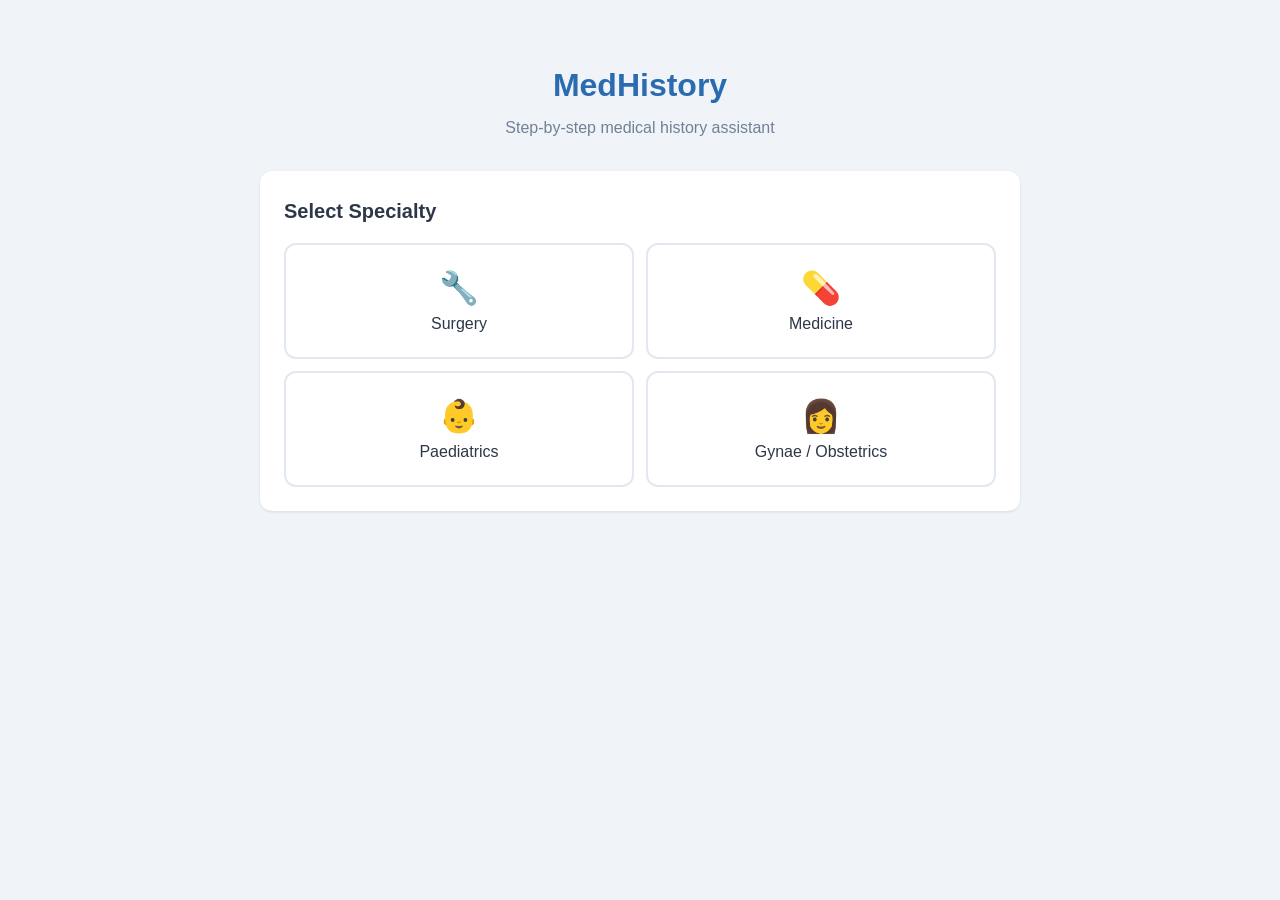
==== index.html @ e8db5dca "Initial commit: medical history assistant webapp" ====
<!DOCTYPE html>
<html lang="en">
<head>
  <meta charset="UTF-8">
  <meta name="viewport" content="width=device-width, initial-scale=1.0">
  <title>MedHistory - Medical History Assistant</title>
  <link rel="stylesheet" href="css/style.css">
</head>
<body>
  <div class="app-container">
    <header>
      <h1>MedHistory</h1>
      <p>Step-by-step medical history assistant</p>
    </header>

    <div id="specialty-selector" class="card">
      <h2>Select Specialty</h2>
      <div class="specialty-grid">
        <button class="specialty-btn" data-specialty="surgery" onclick="startAssessment('surgery')">
          <span class="icon">🔧</span>
          <span>Surgery</span>
        </button>
        <button class="specialty-btn" data-specialty="medicine" onclick="startAssessment('medicine')">
          <span class="icon">💊</span>
          <span>Medicine</span>
        </button>
        <button class="specialty-btn" data-specialty="paediatric" onclick="startAssessment('paediatric')">
          <span class="icon">👶</span>
          <span>Paediatrics</span>
        </button>
        <button class="specialty-btn" data-specialty="gynaeobs" onclick="startAssessment('gynaeobs')">
          <span class="icon">👩</span>
          <span>Gynae / Obstetrics</span>
        </button>
      </div>
    </div>

    <div id="assessment-view" class="hidden">
      <div class="progress-container">
        <div id="progress-bar" class="progress-bar"><div id="progress-fill" class="progress-fill"></div></div>
        <span id="progress-text">Step 1 of 10</span>
      </div>

      <div id="step-indicator" class="step-indicator"></div>

      <div id="step-content" class="card"></div>

      <div class="nav-buttons">
        <button id="prev-btn" class="btn btn-secondary" onclick="prevStep()" disabled>Previous</button>
        <button id="next-btn" class="btn btn-primary" onclick="nextStep()">Next</button>
        <button id="submit-btn" class="btn btn-success hidden" onclick="submitAssessment()">Complete</button>
      </div>
    </div>

    <div id="summary-view" class="hidden">
      <div class="card">
        <h2>Medical History Summary</h2>
        <div id="summary-content"></div>
        <div class="summary-actions">
          <button class="btn btn-primary" onclick="printSummary()">Print</button>
          <button class="btn btn-secondary" onclick="resetApp()">New Assessment</button>
        </div>
      </div>
    </div>
  </div>

  <script src="js/data/questions.js"></script>
  <script src="js/specialties/surgery.js"></script>
  <script src="js/specialties/medicine.js"></script>
  <script src="js/specialties/paediatric.js"></script>
  <script src="js/specialties/gynaeobs.js"></script>
  <script src="js/app.js"></script>
</body>
</html>
---- css/style.css ----
* {
  margin: 0;
  padding: 0;
  box-sizing: border-box;
}

body {
  font-family: -apple-system, BlinkMacSystemFont, 'Segoe UI', Roboto, sans-serif;
  background: #f0f4f8;
  color: #1a202c;
  line-height: 1.6;
}

.app-container {
  max-width: 800px;
  margin: 0 auto;
  padding: 20px;
}

header {
  text-align: center;
  padding: 40px 20px 30px;
}

header h1 {
  font-size: 2rem;
  color: #2b6cb0;
  margin-bottom: 4px;
}

header p {
  color: #718096;
  font-size: 1rem;
}

.card {
  background: #fff;
  border-radius: 12px;
  padding: 24px;
  box-shadow: 0 1px 3px rgba(0,0,0,0.1);
  margin-bottom: 20px;
}

.card h2 {
  font-size: 1.25rem;
  margin-bottom: 16px;
  color: #2d3748;
}

.hidden { display: none !important; }

.specialty-grid {
  display: grid;
  grid-template-columns: 1fr 1fr;
  gap: 12px;
}

.specialty-btn {
  display: flex;
  flex-direction: column;
  align-items: center;
  gap: 8px;
  padding: 24px 16px;
  border: 2px solid #e2e8f0;
  border-radius: 12px;
  background: #fff;
  cursor: pointer;
  font-size: 1rem;
  color: #2d3748;
  transition: all 0.2s;
}

.specialty-btn:hover {
  border-color: #2b6cb0;
  background: #ebf8ff;
  transform: translateY(-2px);
  box-shadow: 0 4px 12px rgba(43,108,176,0.15);
}

.specialty-btn .icon { font-size: 2rem; }

.progress-container {
  display: flex;
  align-items: center;
  gap: 12px;
  margin-bottom: 20px;
}

.progress-bar {
  flex: 1;
  height: 8px;
  background: #e2e8f0;
  border-radius: 4px;
  overflow: hidden;
}

.progress-fill {
  height: 100%;
  width: 0%;
  background: linear-gradient(90deg, #2b6cb0, #48bb78);
  border-radius: 4px;
  transition: width 0.3s;
}

#progress-text {
  font-size: 0.875rem;
  color: #718096;
  white-space: nowrap;
}

.step-indicator {
  display: flex;
  gap: 8px;
  margin-bottom: 20px;
  overflow-x: auto;
  padding-bottom: 4px;
}

.step-dot {
  display: flex;
  align-items: center;
  gap: 4px;
  padding: 6px 12px;
  border-radius: 20px;
  font-size: 0.75rem;
  background: #e2e8f0;
  color: #718096;
  white-space: nowrap;
  cursor: pointer;
  transition: all 0.2s;
}

.step-dot.active {
  background: #2b6cb0;
  color: #fff;
}

.step-dot.completed {
  background: #48bb78;
  color: #fff;
}

.form-group {
  margin-bottom: 16px;
}

.form-group label {
  display: block;
  font-weight: 600;
  margin-bottom: 6px;
  color: #2d3748;
  font-size: 0.95rem;
}

.form-group .hint {
  font-size: 0.8rem;
  color: #718096;
  margin-bottom: 6px;
}

.form-group input,
.form-group textarea,
.form-group select {
  width: 100%;
  padding: 10px 12px;
  border: 2px solid #e2e8f0;
  border-radius: 8px;
  font-size: 0.95rem;
  font-family: inherit;
  transition: border-color 0.2s;
  background: #fff;
}

.form-group input:focus,
.form-group textarea:focus,
.form-group select:focus {
  outline: none;
  border-color: #2b6cb0;
}

.form-group textarea {
  resize: vertical;
  min-height: 80px;
}

.form-group input[type="checkbox"],
.form-group input[type="radio"] {
  width: auto;
  margin-right: 8px;
}

.checkbox-group,
.radio-group {
  display: flex;
  flex-direction: column;
  gap: 8px;
}

.checkbox-group label,
.radio-group label {
  display: flex;
  align-items: center;
  font-weight: 400;
  cursor: pointer;
}

.nav-buttons {
  display: flex;
  justify-content: space-between;
  gap: 12px;
  margin-top: 24px;
}

.btn {
  padding: 12px 24px;
  border: none;
  border-radius: 8px;
  font-size: 1rem;
  font-weight: 600;
  cursor: pointer;
  transition: all 0.2s;
}

.btn:disabled {
  opacity: 0.4;
  cursor: not-allowed;
}

.btn-primary {
  background: #2b6cb0;
  color: #fff;
}

.btn-primary:hover:not(:disabled) {
  background: #1a4d7a;
}

.btn-secondary {
  background: #e2e8f0;
  color: #4a5568;
}

.btn-secondary:hover:not(:disabled) {
  background: #cbd5e0;
}

.btn-success {
  background: #48bb78;
  color: #fff;
}

.btn-success:hover:not(:disabled) {
  background: #38a169;
}

.summary-actions {
  display: flex;
  gap: 12px;
  margin-top: 20px;
}

#summary-content h3 {
  color: #2b6cb0;
  margin: 16px 0 8px;
  border-bottom: 2px solid #e2e8f0;
  padding-bottom: 4px;
}

#summary-content p {
  margin: 4px 0;
  padding-left: 8px;
}

#summary-content .empty-field {
  color: #a0aec0;
  font-style: italic;
}

@media (max-width: 600px) {
  .specialty-grid {
    grid-template-columns: 1fr;
  }
  .app-container {
    padding: 12px;
  }
  header h1 {
    font-size: 1.5rem;
  }
  .card {
    padding: 16px;
  }
  .step-indicator {
    gap: 4px;
  }
  .step-dot {
    padding: 4px 8px;
    font-size: 0.7rem;
  }
}
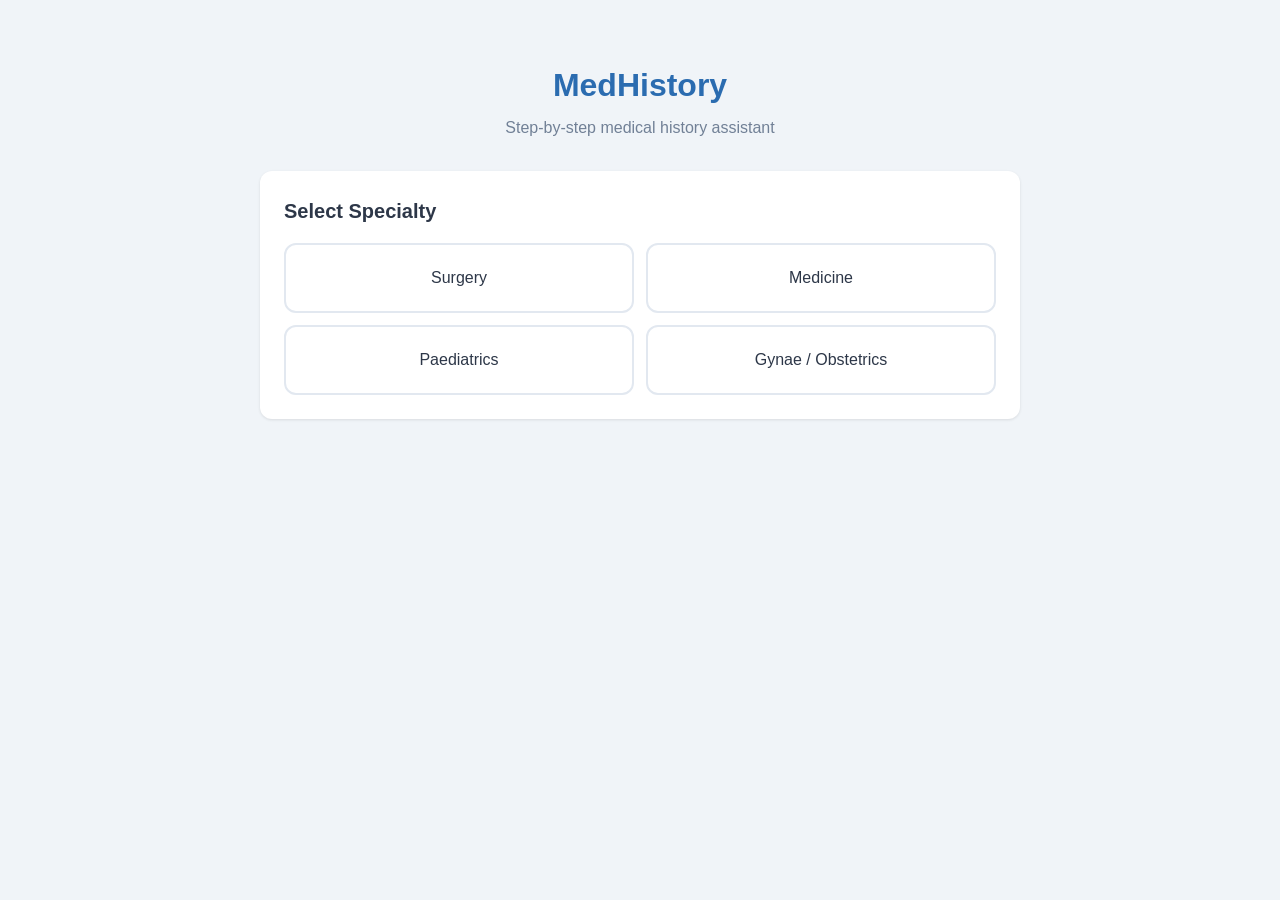
==== commit dd03b73d: "Remove all emojis from UI" ====
--- a/index.html
+++ b/index.html
@@ -17,19 +17,15 @@
       <h2>Select Specialty</h2>
       <div class="specialty-grid">
         <button class="specialty-btn" data-specialty="surgery" onclick="startAssessment('surgery')">
-          <span class="icon">🔧</span>
           <span>Surgery</span>
         </button>
         <button class="specialty-btn" data-specialty="medicine" onclick="startAssessment('medicine')">
-          <span class="icon">💊</span>
           <span>Medicine</span>
         </button>
         <button class="specialty-btn" data-specialty="paediatric" onclick="startAssessment('paediatric')">
-          <span class="icon">👶</span>
           <span>Paediatrics</span>
         </button>
         <button class="specialty-btn" data-specialty="gynaeobs" onclick="startAssessment('gynaeobs')">
-          <span class="icon">👩</span>
           <span>Gynae / Obstetrics</span>
         </button>
       </div>
@@ -58,6 +54,7 @@
         <div id="summary-content"></div>
         <div class="summary-actions">
           <button class="btn btn-primary" onclick="printSummary()">Print</button>
+          <button class="btn btn-success" onclick="savePDF()">Save as PDF</button>
           <button class="btn btn-secondary" onclick="resetApp()">New Assessment</button>
         </div>
       </div>
--- a/css/style.css
+++ b/css/style.css
@@ -77,7 +77,6 @@
   box-shadow: 0 4px 12px rgba(43,108,176,0.15);
 }
 
-.specialty-btn .icon { font-size: 2rem; }
 
 .progress-container {
   display: flex;
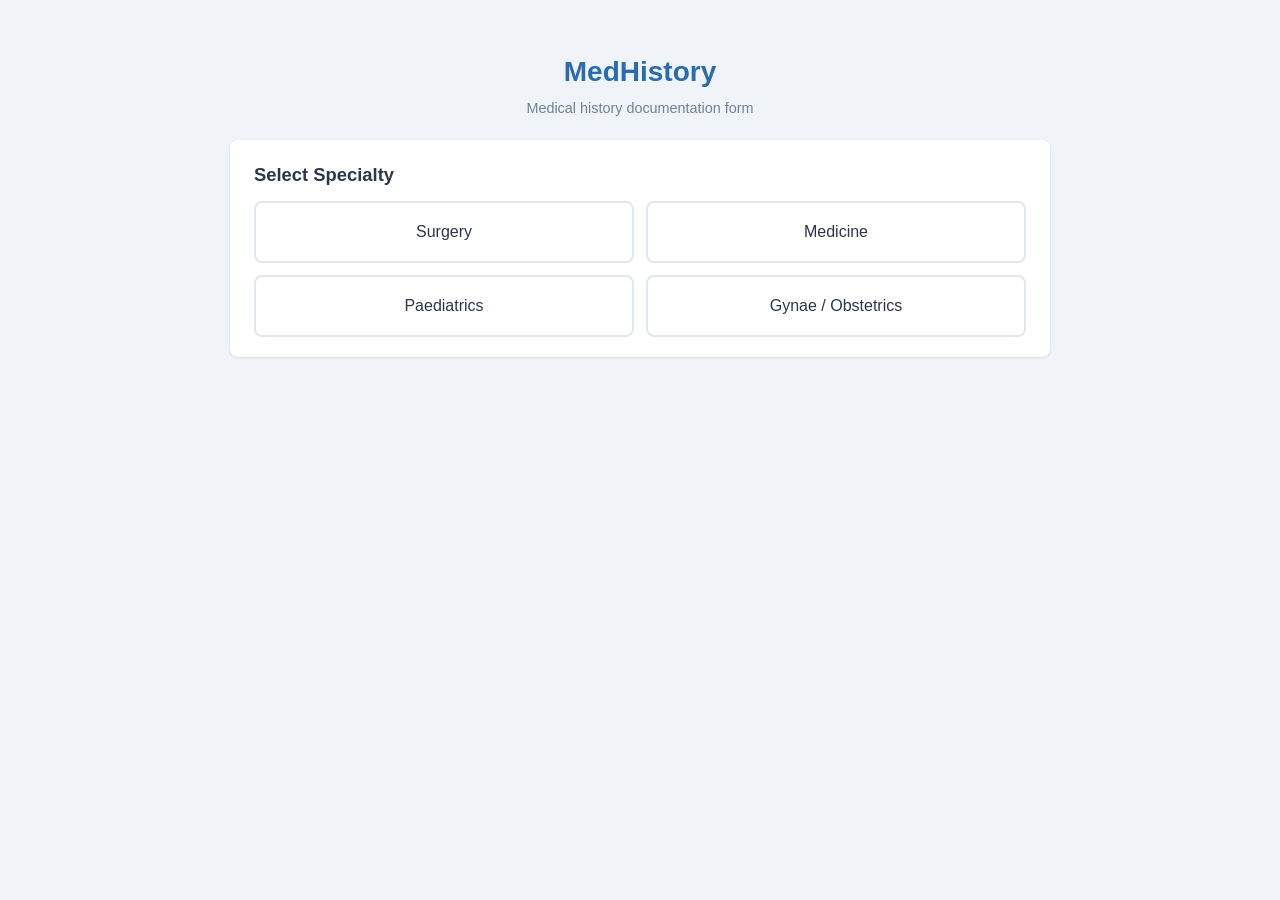
==== commit ee84ee04: "Change from step-by-step to full-page form with print at top - Removed step-by-step navigation (prev" ====
--- a/index.html
+++ b/index.html
@@ -10,54 +10,39 @@
   <div class="app-container">
     <header>
       <h1>MedHistory</h1>
-      <p>Step-by-step medical history assistant</p>
+      <p>Medical history documentation form</p>
     </header>
 
     <div id="specialty-selector" class="card">
       <h2>Select Specialty</h2>
       <div class="specialty-grid">
-        <button class="specialty-btn" data-specialty="surgery" onclick="startAssessment('surgery')">
+        <button class="specialty-btn" onclick="startAssessment('surgery')">
           <span>Surgery</span>
         </button>
-        <button class="specialty-btn" data-specialty="medicine" onclick="startAssessment('medicine')">
+        <button class="specialty-btn" onclick="startAssessment('medicine')">
           <span>Medicine</span>
         </button>
-        <button class="specialty-btn" data-specialty="paediatric" onclick="startAssessment('paediatric')">
+        <button class="specialty-btn" onclick="startAssessment('paediatric')">
           <span>Paediatrics</span>
         </button>
-        <button class="specialty-btn" data-specialty="gynaeobs" onclick="startAssessment('gynaeobs')">
+        <button class="specialty-btn" onclick="startAssessment('gynaeobs')">
           <span>Gynae / Obstetrics</span>
         </button>
       </div>
     </div>
 
-    <div id="assessment-view" class="hidden">
-      <div class="progress-container">
-        <div id="progress-bar" class="progress-bar"><div id="progress-fill" class="progress-fill"></div></div>
-        <span id="progress-text">Step 1 of 10</span>
-      </div>
-
-      <div id="step-indicator" class="step-indicator"></div>
-
-      <div id="step-content" class="card"></div>
-
-      <div class="nav-buttons">
-        <button id="prev-btn" class="btn btn-secondary" onclick="prevStep()" disabled>Previous</button>
-        <button id="next-btn" class="btn btn-primary" onclick="nextStep()">Next</button>
-        <button id="submit-btn" class="btn btn-success hidden" onclick="submitAssessment()">Complete</button>
-      </div>
-    </div>
-
-    <div id="summary-view" class="hidden">
-      <div class="card">
-        <h2>Medical History Summary</h2>
-        <div id="summary-content"></div>
-        <div class="summary-actions">
-          <button class="btn btn-primary" onclick="printSummary()">Print</button>
-          <button class="btn btn-success" onclick="savePDF()">Save as PDF</button>
+    <div id="form-view" class="hidden">
+      <div class="form-toolbar">
+        <div class="toolbar-info">
+          <span id="toolbar-specialty"></span>
+          <span id="toolbar-condition" class="toolbar-condition"></span>
+        </div>
+        <div class="toolbar-actions">
+          <button class="btn btn-primary" onclick="printForm()">Print / Save PDF</button>
           <button class="btn btn-secondary" onclick="resetApp()">New Assessment</button>
         </div>
       </div>
+      <div id="form-content"></div>
     </div>
   </div>
 
--- a/css/style.css
+++ b/css/style.css
@@ -12,38 +12,38 @@
 }
 
 .app-container {
-  max-width: 800px;
+  max-width: 860px;
   margin: 0 auto;
   padding: 20px;
 }
 
 header {
   text-align: center;
-  padding: 40px 20px 30px;
+  padding: 30px 20px 20px;
 }
 
 header h1 {
-  font-size: 2rem;
+  font-size: 1.75rem;
   color: #2b6cb0;
-  margin-bottom: 4px;
+  margin-bottom: 2px;
 }
 
 header p {
   color: #718096;
-  font-size: 1rem;
+  font-size: 0.9rem;
 }
 
 .card {
   background: #fff;
-  border-radius: 12px;
-  padding: 24px;
+  border-radius: 8px;
+  padding: 20px 24px;
   box-shadow: 0 1px 3px rgba(0,0,0,0.1);
-  margin-bottom: 20px;
+  margin-bottom: 16px;
 }
 
 .card h2 {
-  font-size: 1.25rem;
-  margin-bottom: 16px;
+  font-size: 1.15rem;
+  margin-bottom: 12px;
   color: #2d3748;
 }
 
@@ -59,10 +59,10 @@
   display: flex;
   flex-direction: column;
   align-items: center;
-  gap: 8px;
-  padding: 24px 16px;
+  gap: 6px;
+  padding: 20px 16px;
   border: 2px solid #e2e8f0;
-  border-radius: 12px;
+  border-radius: 8px;
   background: #fff;
   cursor: pointer;
   font-size: 1rem;
@@ -73,98 +73,106 @@
 .specialty-btn:hover {
   border-color: #2b6cb0;
   background: #ebf8ff;
-  transform: translateY(-2px);
-  box-shadow: 0 4px 12px rgba(43,108,176,0.15);
-}
-
-
-.progress-container {
-  display: flex;
+  transform: translateY(-1px);
+  box-shadow: 0 3px 10px rgba(43,108,176,0.12);
+}
+
+.form-toolbar {
+  display: flex;
+  justify-content: space-between;
   align-items: center;
-  gap: 12px;
+  flex-wrap: wrap;
+  gap: 10px;
+  background: #fff;
+  border: 2px solid #2b6cb0;
+  border-radius: 8px;
+  padding: 12px 20px;
   margin-bottom: 20px;
-}
-
-.progress-bar {
-  flex: 1;
-  height: 8px;
-  background: #e2e8f0;
-  border-radius: 4px;
-  overflow: hidden;
-}
-
-.progress-fill {
-  height: 100%;
-  width: 0%;
-  background: linear-gradient(90deg, #2b6cb0, #48bb78);
-  border-radius: 4px;
-  transition: width 0.3s;
-}
-
-#progress-text {
-  font-size: 0.875rem;
-  color: #718096;
-  white-space: nowrap;
-}
-
-.step-indicator {
+  position: sticky;
+  top: 8px;
+  z-index: 10;
+  box-shadow: 0 2px 8px rgba(0,0,0,0.08);
+}
+
+.toolbar-info {
+  display: flex;
+  flex-direction: column;
+  gap: 2px;
+  font-weight: 600;
+  color: #2b6cb0;
+  font-size: 0.95rem;
+}
+
+.toolbar-condition {
+  font-weight: 400;
+  color: #48bb78;
+  font-size: 0.85rem;
+}
+
+.toolbar-actions {
   display: flex;
   gap: 8px;
-  margin-bottom: 20px;
-  overflow-x: auto;
-  padding-bottom: 4px;
-}
-
-.step-dot {
-  display: flex;
-  align-items: center;
-  gap: 4px;
-  padding: 6px 12px;
-  border-radius: 20px;
-  font-size: 0.75rem;
-  background: #e2e8f0;
-  color: #718096;
-  white-space: nowrap;
-  cursor: pointer;
-  transition: all 0.2s;
-}
-
-.step-dot.active {
+}
+
+.section-card {
+  background: #fff;
+  border: 1px solid #e2e8f0;
+  border-left: 4px solid #2b6cb0;
+  border-radius: 6px;
+  padding: 16px 20px 20px;
+  margin-bottom: 14px;
+  page-break-inside: avoid;
+}
+
+.section-card .section-title {
+  font-size: 1rem;
+  font-weight: 600;
+  color: #2b6cb0;
+  margin-bottom: 12px;
+  padding-bottom: 6px;
+  border-bottom: 1px solid #e2e8f0;
+}
+
+.section-card .section-number {
+  display: inline-block;
   background: #2b6cb0;
   color: #fff;
-}
-
-.step-dot.completed {
-  background: #48bb78;
-  color: #fff;
+  width: 20px;
+  height: 20px;
+  border-radius: 50%;
+  text-align: center;
+  font-size: 0.7rem;
+  line-height: 20px;
+  margin-right: 8px;
+  flex-shrink: 0;
 }
 
 .form-group {
-  margin-bottom: 16px;
+  margin-bottom: 12px;
 }
 
 .form-group label {
   display: block;
   font-weight: 600;
-  margin-bottom: 6px;
+  margin-bottom: 4px;
   color: #2d3748;
-  font-size: 0.95rem;
+  font-size: 0.85rem;
 }
 
 .form-group .hint {
-  font-size: 0.8rem;
+  font-size: 0.75rem;
   color: #718096;
-  margin-bottom: 6px;
+  margin-bottom: 4px;
 }
 
 .form-group input,
 .form-group textarea,
 .form-group select {
   width: 100%;
-  padding: 10px 12px;
-  border: 2px solid #e2e8f0;
-  border-radius: 8px;
-  font-size: 0.95rem;
+  padding: 8px 10px;
+  border: 1px solid #d0d7de;
+  border-radius: 6px;
+  font-size: 0.9rem;
   font-family: inherit;
   transition: border-color 0.2s;
   background: #fff;
@@ -175,24 +183,25 @@
 .form-group select:focus {
   outline: none;
   border-color: #2b6cb0;
+  box-shadow: 0 0 0 2px rgba(43,108,176,0.15);
 }
 
 .form-group textarea {
   resize: vertical;
-  min-height: 80px;
+  min-height: 60px;
 }
 
 .form-group input[type="checkbox"],
 .form-group input[type="radio"] {
   width: auto;
-  margin-right: 8px;
+  margin-right: 6px;
 }
 
 .checkbox-group,
 .radio-group {
   display: flex;
-  flex-direction: column;
-  gap: 8px;
+  flex-wrap: wrap;
+  gap: 4px 16px;
 }
 
 .checkbox-group label,
@@ -201,28 +210,33 @@
   align-items: center;
   font-weight: 400;
   cursor: pointer;
-}
-
-.nav-buttons {
-  display: flex;
-  justify-content: space-between;
-  gap: 12px;
-  margin-top: 24px;
-}
+  font-size: 0.85rem;
+  padding: 3px 0;
+}
+
+.grid-2 {
+  display: grid;
+  grid-template-columns: 1fr 1fr;
+  gap: 10px 20px;
+}
+
+.grid-3 {
+  display: grid;
+  grid-template-columns: 1fr 1fr 1fr;
+  gap: 10px 16px;
+}
+
+.col-span-2 { grid-column: span 2; }
+.col-span-3 { grid-column: span 3; }
 
 .btn {
-  padding: 12px 24px;
+  padding: 10px 20px;
   border: none;
-  border-radius: 8px;
-  font-size: 1rem;
+  border-radius: 6px;
+  font-size: 0.9rem;
   font-weight: 600;
   cursor: pointer;
   transition: all 0.2s;
-}
-
-.btn:disabled {
-  opacity: 0.4;
-  cursor: not-allowed;
 }
 
 .btn-primary {
@@ -230,7 +244,7 @@
   color: #fff;
 }
 
-.btn-primary:hover:not(:disabled) {
+.btn-primary:hover {
   background: #1a4d7a;
 }
 
@@ -239,60 +253,31 @@
   color: #4a5568;
 }
 
-.btn-secondary:hover:not(:disabled) {
+.btn-secondary:hover {
   background: #cbd5e0;
 }
 
-.btn-success {
-  background: #48bb78;
-  color: #fff;
-}
-
-.btn-success:hover:not(:disabled) {
-  background: #38a169;
-}
-
-.summary-actions {
-  display: flex;
-  gap: 12px;
-  margin-top: 20px;
-}
-
-#summary-content h3 {
-  color: #2b6cb0;
-  margin: 16px 0 8px;
-  border-bottom: 2px solid #e2e8f0;
-  padding-bottom: 4px;
-}
-
-#summary-content p {
-  margin: 4px 0;
-  padding-left: 8px;
-}
-
-#summary-content .empty-field {
-  color: #a0aec0;
-  font-style: italic;
+@media print {
+  body {
+    background: #fff;
+  }
+  .specialty-selector { display: none !important; }
+  .form-toolbar { display: none !important; }
+  .specialty-btn { display: none !important; }
+  header p { display: none; }
+  .app-container { padding: 0; max-width: 100%; }
+  .section-card { border: 1px solid #ddd; page-break-inside: avoid; }
+  .form-group input, .form-group textarea, .form-group select { border: none; border-bottom: 1px solid #ddd; }
 }
 
 @media (max-width: 600px) {
-  .specialty-grid {
-    grid-template-columns: 1fr;
-  }
-  .app-container {
-    padding: 12px;
-  }
-  header h1 {
-    font-size: 1.5rem;
-  }
-  .card {
-    padding: 16px;
-  }
-  .step-indicator {
-    gap: 4px;
-  }
-  .step-dot {
-    padding: 4px 8px;
-    font-size: 0.7rem;
-  }
-}
+  .specialty-grid { grid-template-columns: 1fr; }
+  .app-container { padding: 10px; }
+  header h1 { font-size: 1.4rem; }
+  .form-toolbar { flex-direction: column; align-items: flex-start; position: static; }
+  .grid-2, .grid-3 { grid-template-columns: 1fr; }
+  .col-span-2, .col-span-3 { grid-column: span 1; }
+  .section-card { padding: 12px 14px 16px; }
+  .toolbar-actions { width: 100%; }
+  .toolbar-actions .btn { flex: 1; text-align: center; }
+}
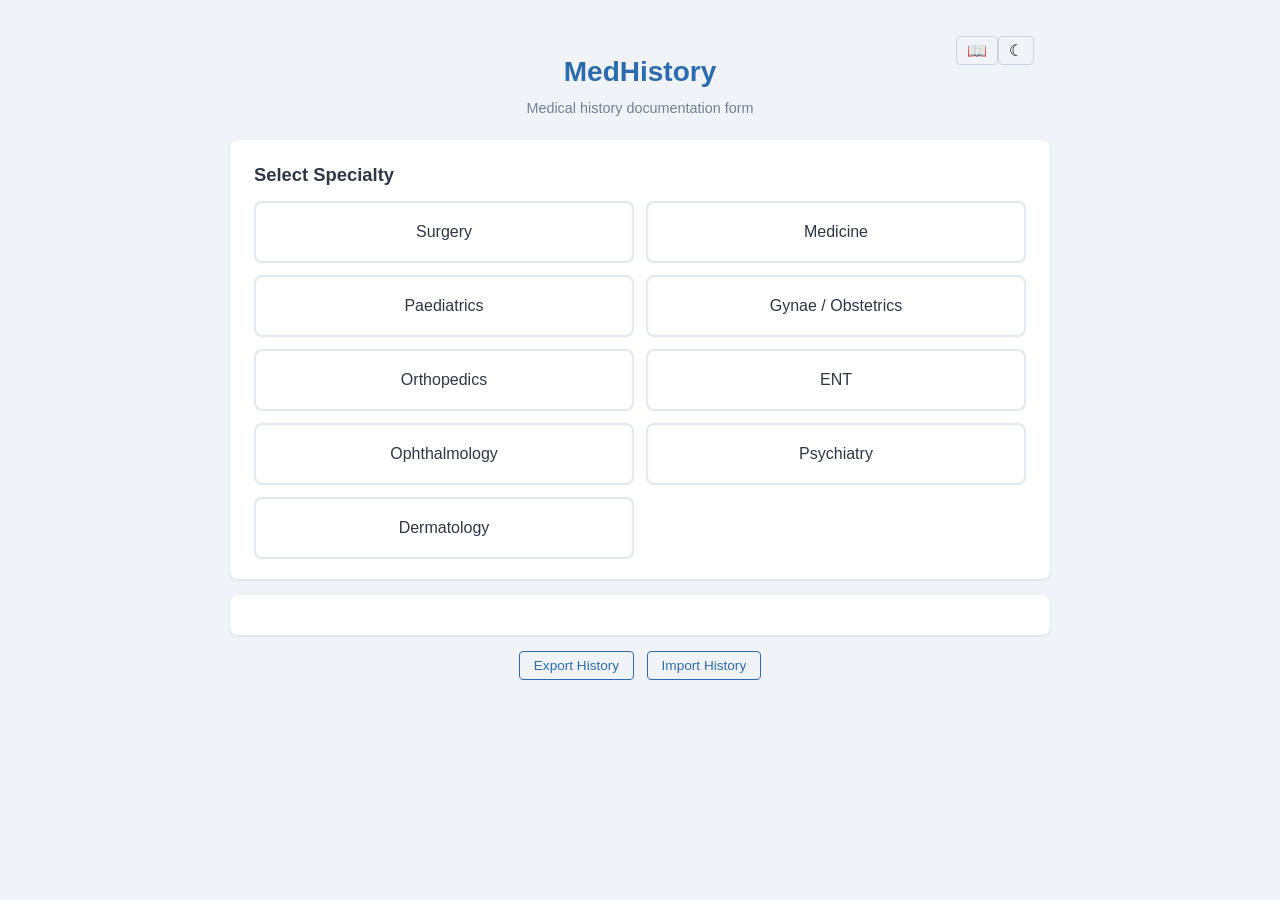
==== commit 30cfa0f1: "Add dark mode, teaching mode, 5 new specialties, diagnosis/meds sections, export/import, PWA manifes" ====
--- a/index.html
+++ b/index.html
@@ -1,56 +1,66 @@
 <!DOCTYPE html>
 <html lang="en">
 <head>
-  <meta charset="UTF-8">
-  <meta name="viewport" content="width=device-width, initial-scale=1.0">
-  <title>MedHistory - Medical History Assistant</title>
-  <link rel="stylesheet" href="css/style.css">
+<meta charset="UTF-8">
+<meta name="viewport" content="width=device-width, initial-scale=1.0">
+<title>MedHistory - Medical History Assistant</title>
+<link rel="manifest" href="manifest.json">
+<meta name="theme-color" content="#2b6cb0">
+<link rel="stylesheet" href="css/style.css">
 </head>
 <body>
-  <div class="app-container">
-    <header>
-      <h1>MedHistory</h1>
-      <p>Medical history documentation form</p>
-    </header>
-
-    <div id="specialty-selector" class="card">
-      <h2>Select Specialty</h2>
-      <div class="specialty-grid">
-        <button class="specialty-btn" onclick="startAssessment('surgery')">
-          <span>Surgery</span>
-        </button>
-        <button class="specialty-btn" onclick="startAssessment('medicine')">
-          <span>Medicine</span>
-        </button>
-        <button class="specialty-btn" onclick="startAssessment('paediatric')">
-          <span>Paediatrics</span>
-        </button>
-        <button class="specialty-btn" onclick="startAssessment('gynaeobs')">
-          <span>Gynae / Obstetrics</span>
-        </button>
-      </div>
-    </div>
-
-    <div id="form-view" class="hidden">
-      <div class="form-toolbar">
-        <div class="toolbar-info">
-          <span id="toolbar-specialty"></span>
-          <span id="toolbar-condition" class="toolbar-condition"></span>
-        </div>
-        <div class="toolbar-actions">
-          <button class="btn btn-primary" onclick="printForm()">Print / Save PDF</button>
-          <button class="btn btn-secondary" onclick="resetApp()">New Assessment</button>
-        </div>
-      </div>
-      <div id="form-content"></div>
-    </div>
-  </div>
-
-  <script src="js/data/questions.js"></script>
-  <script src="js/specialties/surgery.js"></script>
-  <script src="js/specialties/medicine.js"></script>
-  <script src="js/specialties/paediatric.js"></script>
-  <script src="js/specialties/gynaeobs.js"></script>
-  <script src="js/app.js"></script>
+<div class="app-container">
+<header>
+<h1>MedHistory</h1>
+<p>Medical history documentation form</p>
+<button id="teach-toggle" onclick="toggleTeaching()" style="border:1px solid #cbd5e0;border-radius:4px;padding:4px 10px;font-size:1rem;cursor:pointer;background:transparent;position:absolute;top:16px;right:52px" title="Teaching mode (shows clinical hints)">&#128214;</button>
+<button id="dark-toggle" onclick="toggleDarkMode()" style="background:none;border:1px solid #cbd5e0;border-radius:4px;padding:4px 10px;font-size:1rem;cursor:pointer;position:absolute;top:16px;right:16px" title="Toggle dark mode">&#9790;</button>
+</header>
+<div id="restore-banner" class="card hidden" style="border-left:4px solid #dd6b20;background:#fffaf0"></div>
+<div id="specialty-selector" class="card">
+<h2>Select Specialty</h2>
+<div class="specialty-grid">
+<button class="specialty-btn" onclick="startAssessment('surgery')"><span>Surgery</span></button>
+<button class="specialty-btn" onclick="startAssessment('medicine')"><span>Medicine</span></button>
+<button class="specialty-btn" onclick="startAssessment('paediatric')"><span>Paediatrics</span></button>
+<button class="specialty-btn" onclick="startAssessment('gynaeobs')"><span>Gynae / Obstetrics</span></button>
+<button class="specialty-btn" onclick="startAssessment('ortho')"><span>Orthopedics</span></button>
+<button class="specialty-btn" onclick="startAssessment('ent')"><span>ENT</span></button>
+<button class="specialty-btn" onclick="startAssessment('ophthalmology')"><span>Ophthalmology</span></button>
+<button class="specialty-btn" onclick="startAssessment('psych')"><span>Psychiatry</span></button>
+<button class="specialty-btn" onclick="startAssessment('derm')"><span>Dermatology</span></button>
+</div>
+</div>
+<div id="history-list" class="card"></div>
+<div style="text-align:center;margin-bottom:16px">
+<button onclick="exportHistory()" style="background:none;border:1px solid #2b6cb0;color:#2b6cb0;border-radius:4px;padding:6px 14px;font-size:.85rem;cursor:pointer;margin-right:8px">Export History</button>
+<button onclick="importHistory()" style="background:none;border:1px solid #2b6cb0;color:#2b6cb0;border-radius:4px;padding:6px 14px;font-size:.85rem;cursor:pointer">Import History</button>
+</div>
+<div id="form-view" class="hidden">
+<div class="form-toolbar">
+<button onclick="resetApp()" style="background:none;border:none;color:#2b6cb0;font-size:1.2rem;cursor:pointer;padding:0 6px 0 0" title="Back to specialties">&larr;</button>
+<div class="toolbar-info">
+<span id="toolbar-specialty"></span>
+<span id="toolbar-condition" class="toolbar-condition"></span>
+</div>
+<div id="realtime-clock" class="toolbar-clock"></div>
+</div>
+<div id="form-content"></div>
+</div>
+</div>
+<script src="js/data/questions.js"></script>
+<script src="js/specialties/surgery.js"></script>
+<script src="js/specialties/medicine.js"></script>
+<script src="js/specialties/paediatric.js"></script>
+<script src="js/specialties/gynaeobs.js"></script>
+<script src="js/specialties/ortho.js"></script>
+<script src="js/specialties/ent.js"></script>
+<script src="js/specialties/ophthalmology.js"></script>
+<script src="js/specialties/psych.js"></script>
+<script src="js/specialties/derm.js"></script>
+<script src="js/app.js"></script>
+<script>if('serviceWorker' in navigator)navigator.serviceWorker.register('sw.js');
+applyDarkMode();
+if(localStorage.getItem('medHistory_teaching')==='1'){var tb=document.getElementById('teach-toggle');if(tb){tb.style.background='#dd6b20';tb.style.color='#fff';}}</script>
 </body>
-</html>
+</html>
--- a/css/style.css
+++ b/css/style.css
@@ -1,283 +1,65 @@
-* {
-  margin: 0;
-  padding: 0;
-  box-sizing: border-box;
-}
 
-body {
-  font-family: -apple-system, BlinkMacSystemFont, 'Segoe UI', Roboto, sans-serif;
-  background: #f0f4f8;
-  color: #1a202c;
-  line-height: 1.6;
-}
+*{margin:0;padding:0;box-sizing:border-box}
+body{font-family:-apple-system,BlinkMacSystemFont,'Segoe UI',Roboto,sans-serif;background:#f0f4f8;color:#1a202c;line-height:1.6}
+.app-container{max-width:860px;margin:0 auto;padding:20px}
+header{text-align:center;padding:30px 20px 20px;position:relative}
+header h1{font-size:1.75rem;color:#2b6cb0;margin-bottom:2px}
+header p{color:#718096;font-size:0.9rem}
+body.dark-mode{background:#1a202c;color:#e2e8f0}
+body.dark-mode .card,body.dark-mode .form-toolbar,body.dark-mode .section-card{background:#2d3748;border-color:#4a5568}
+body.dark-mode .card h2,body.dark-mode .section-card .section-title{color:#e2e8f0}
+body.dark-mode .section-card{border-left-color:#4299e1}
+body.dark-mode .form-group label{color:#cbd5e0}
+body.dark-mode .form-group input,body.dark-mode .form-group textarea,body.dark-mode .form-group select{background:#1a202c;border-color:#4a5568;color:#e2e8f0}
+body.dark-mode .form-group input:focus,body.dark-mode .form-group textarea:focus,body.dark-mode .form-group select:focus{border-color:#4299e1}
+body.dark-mode .specialty-btn{background:#2d3748;border-color:#4a5568;color:#e2e8f0}
+body.dark-mode .specialty-btn:hover{border-color:#4299e1;background:#2c5282}
+body.dark-mode .history-item{border-color:#4a5568}
+body.dark-mode .history-item:hover{background:#2c5282;border-color:#4299e1}
+body.dark-mode .toolbar-info{color:#4299e1}
+body.dark-mode header h1{color:#4299e1}
+body.dark-mode header p{color:#a0aec0}
+body.dark-mode .btn-primary{background:#4299e1}
+body.dark-mode .btn-primary:hover{background:#2b6cb0}
+body.dark-mode .toolbar-clock{color:#a0aec0}
+body.dark-mode #restore-banner{background:#2d3748!important;border-left-color:#dd6b20!important}
+@media print{body.dark-mode{background:#fff;color:#000}}
+.teach-tip{background:#fffbeb;border-left:3px solid #dd6b20;padding:8px 12px;margin-bottom:12px;font-size:.82rem;color:#92400e;border-radius:0 4px 4px 0;line-height:1.5}
+.teach-hint{background:#fffbeb;border:1px solid #fde68a;padding:4px 8px;margin-top:4px;font-size:.78rem;color:#92400e;border-radius:4px;line-height:1.4}
+body.dark-mode .teach-tip,body.dark-mode .teach-hint{background:#451a03;border-color:#b45309;color:#fde68a}
+.card{background:#fff;border-radius:8px;padding:20px 24px;box-shadow:0 1px 3px rgba(0,0,0,0.1);margin-bottom:16px}
+.card h2{font-size:1.15rem;margin-bottom:12px;color:#2d3748}
+.hidden{display:none!important}
+.specialty-grid{display:grid;grid-template-columns:1fr 1fr;gap:12px}
+.specialty-btn{display:flex;flex-direction:column;align-items:center;gap:6px;padding:20px 16px;border:2px solid #e2e8f0;border-radius:8px;background:#fff;cursor:pointer;font-size:1rem;color:#2d3748;transition:all .2s}
+.specialty-btn:hover{border-color:#2b6cb0;background:#ebf8ff;transform:translateY(-1px);box-shadow:0 3px 10px rgba(43,108,176,.12)}
+.form-toolbar{display:flex;justify-content:space-between;align-items:center;flex-wrap:wrap;gap:10px;background:#fff;border:2px solid #2b6cb0;border-radius:8px;padding:12px 20px;margin-bottom:20px;position:sticky;top:8px;z-index:10;box-shadow:0 2px 8px rgba(0,0,0,0.08)}
+.toolbar-info{display:flex;flex-direction:column;gap:2px;font-weight:600;color:#2b6cb0;font-size:.95rem}
+.toolbar-condition{font-weight:400;color:#48bb78;font-size:.85rem}
+.toolbar-clock{font-size:.85rem;color:#4a5568;font-family:'Courier New',monospace;white-space:nowrap;margin-left:auto}
 
-.app-container {
-  max-width: 860px;
-  margin: 0 auto;
-  padding: 20px;
-}
-
-header {
-  text-align: center;
-  padding: 30px 20px 20px;
-}
-
-header h1 {
-  font-size: 1.75rem;
-  color: #2b6cb0;
-  margin-bottom: 2px;
-}
-
-header p {
-  color: #718096;
-  font-size: 0.9rem;
-}
-
-.card {
-  background: #fff;
-  border-radius: 8px;
-  padding: 20px 24px;
-  box-shadow: 0 1px 3px rgba(0,0,0,0.1);
-  margin-bottom: 16px;
-}
-
-.card h2 {
-  font-size: 1.15rem;
-  margin-bottom: 12px;
-  color: #2d3748;
-}
-
-.hidden { display: none !important; }
-
-.specialty-grid {
-  display: grid;
-  grid-template-columns: 1fr 1fr;
-  gap: 12px;
-}
-
-.specialty-btn {
-  display: flex;
-  flex-direction: column;
-  align-items: center;
-  gap: 6px;
-  padding: 20px 16px;
-  border: 2px solid #e2e8f0;
-  border-radius: 8px;
-  background: #fff;
-  cursor: pointer;
-  font-size: 1rem;
-  color: #2d3748;
-  transition: all 0.2s;
-}
-
-.specialty-btn:hover {
-  border-color: #2b6cb0;
-  background: #ebf8ff;
-  transform: translateY(-1px);
-  box-shadow: 0 3px 10px rgba(43,108,176,0.12);
-}
-
-.form-toolbar {
-  display: flex;
-  justify-content: space-between;
-  align-items: center;
-  flex-wrap: wrap;
-  gap: 10px;
-  background: #fff;
-  border: 2px solid #2b6cb0;
-  border-radius: 8px;
-  padding: 12px 20px;
-  margin-bottom: 20px;
-  position: sticky;
-  top: 8px;
-  z-index: 10;
-  box-shadow: 0 2px 8px rgba(0,0,0,0.08);
-}
-
-.toolbar-info {
-  display: flex;
-  flex-direction: column;
-  gap: 2px;
-  font-weight: 600;
-  color: #2b6cb0;
-  font-size: 0.95rem;
-}
-
-.toolbar-condition {
-  font-weight: 400;
-  color: #48bb78;
-  font-size: 0.85rem;
-}
-
-.toolbar-actions {
-  display: flex;
-  gap: 8px;
-}
-
-.section-card {
-  background: #fff;
-  border: 1px solid #e2e8f0;
-  border-left: 4px solid #2b6cb0;
-  border-radius: 6px;
-  padding: 16px 20px 20px;
-  margin-bottom: 14px;
-  page-break-inside: avoid;
-}
-
-.section-card .section-title {
-  font-size: 1rem;
-  font-weight: 600;
-  color: #2b6cb0;
-  margin-bottom: 12px;
-  padding-bottom: 6px;
-  border-bottom: 1px solid #e2e8f0;
-}
-
-.section-card .section-number {
-  display: inline-block;
-  background: #2b6cb0;
-  color: #fff;
-  width: 20px;
-  height: 20px;
-  border-radius: 50%;
-  text-align: center;
-  font-size: 0.7rem;
-  line-height: 20px;
-  margin-right: 8px;
-  flex-shrink: 0;
-}
-
-.form-group {
-  margin-bottom: 12px;
-}
-
-.form-group label {
-  display: block;
-  font-weight: 600;
-  margin-bottom: 4px;
-  color: #2d3748;
-  font-size: 0.85rem;
-}
-
-.form-group .hint {
-  font-size: 0.75rem;
-  color: #718096;
-  margin-bottom: 4px;
-}
-
-.form-group input,
-.form-group textarea,
-.form-group select {
-  width: 100%;
-  padding: 8px 10px;
-  border: 1px solid #d0d7de;
-  border-radius: 6px;
-  font-size: 0.9rem;
-  font-family: inherit;
-  transition: border-color 0.2s;
-  background: #fff;
-}
-
-.form-group input:focus,
-.form-group textarea:focus,
-.form-group select:focus {
-  outline: none;
-  border-color: #2b6cb0;
-  box-shadow: 0 0 0 2px rgba(43,108,176,0.15);
-}
-
-.form-group textarea {
-  resize: vertical;
-  min-height: 60px;
-}
-
-.form-group input[type="checkbox"],
-.form-group input[type="radio"] {
-  width: auto;
-  margin-right: 6px;
-}
-
-.checkbox-group,
-.radio-group {
-  display: flex;
-  flex-wrap: wrap;
-  gap: 4px 16px;
-}
-
-.checkbox-group label,
-.radio-group label {
-  display: flex;
-  align-items: center;
-  font-weight: 400;
-  cursor: pointer;
-  font-size: 0.85rem;
-  padding: 3px 0;
-}
-
-.grid-2 {
-  display: grid;
-  grid-template-columns: 1fr 1fr;
-  gap: 10px 20px;
-}
-
-.grid-3 {
-  display: grid;
-  grid-template-columns: 1fr 1fr 1fr;
-  gap: 10px 16px;
-}
-
-.col-span-2 { grid-column: span 2; }
-.col-span-3 { grid-column: span 3; }
-
-.btn {
-  padding: 10px 20px;
-  border: none;
-  border-radius: 6px;
-  font-size: 0.9rem;
-  font-weight: 600;
-  cursor: pointer;
-  transition: all 0.2s;
-}
-
-.btn-primary {
-  background: #2b6cb0;
-  color: #fff;
-}
-
-.btn-primary:hover {
-  background: #1a4d7a;
-}
-
-.btn-secondary {
-  background: #e2e8f0;
-  color: #4a5568;
-}
-
-.btn-secondary:hover {
-  background: #cbd5e0;
-}
-
-@media print {
-  body {
-    background: #fff;
-  }
-  .specialty-selector { display: none !important; }
-  .form-toolbar { display: none !important; }
-  .specialty-btn { display: none !important; }
-  header p { display: none; }
-  .app-container { padding: 0; max-width: 100%; }
-  .section-card { border: 1px solid #ddd; page-break-inside: avoid; }
-  .form-group input, .form-group textarea, .form-group select { border: none; border-bottom: 1px solid #ddd; }
-}
-
-@media (max-width: 600px) {
-  .specialty-grid { grid-template-columns: 1fr; }
-  .app-container { padding: 10px; }
-  header h1 { font-size: 1.4rem; }
-  .form-toolbar { flex-direction: column; align-items: flex-start; position: static; }
-  .grid-2, .grid-3 { grid-template-columns: 1fr; }
-  .col-span-2, .col-span-3 { grid-column: span 1; }
-  .section-card { padding: 12px 14px 16px; }
-  .toolbar-actions { width: 100%; }
-  .toolbar-actions .btn { flex: 1; text-align: center; }
-}
+.section-card{background:#fff;border:1px solid #e2e8f0;border-left:4px solid #2b6cb0;border-radius:6px;padding:16px 20px 20px;margin-bottom:14px;page-break-inside:avoid}
+.section-card .section-title{font-size:1rem;font-weight:600;color:#2b6cb0;margin-bottom:12px;padding-bottom:6px;border-bottom:1px solid #e2e8f0}
+.section-card .section-number{display:inline-block;background:#2b6cb0;color:#fff;width:20px;height:20px;border-radius:50%;text-align:center;font-size:.7rem;line-height:20px;margin-right:8px;flex-shrink:0}
+.form-group{margin-bottom:12px}
+.form-group label{display:block;font-weight:600;margin-bottom:4px;color:#2d3748;font-size:.85rem}
+.form-group .hint{font-size:.75rem;color:#718096;margin-bottom:4px}
+.form-group input,.form-group textarea,.form-group select{width:100%;padding:8px 10px;border:1px solid #d0d7de;border-radius:6px;font-size:.9rem;font-family:inherit;transition:border-color .2s;background:#fff}
+.form-group input:focus,.form-group textarea:focus,.form-group select:focus{outline:none;border-color:#2b6cb0;box-shadow:0 0 0 2px rgba(43,108,176,.15)}
+.form-group textarea{resize:vertical;min-height:60px}
+.form-group input[type=checkbox],.form-group input[type=radio]{width:auto;margin-right:6px}
+.checkbox-group,.radio-group{display:flex;flex-wrap:wrap;gap:4px 16px}
+.checkbox-group label,.radio-group label{display:flex;align-items:center;font-weight:400;cursor:pointer;font-size:.85rem;padding:3px 0}
+.grid-2{display:grid;grid-template-columns:1fr 1fr;gap:10px 20px}
+.grid-3{display:grid;grid-template-columns:1fr 1fr 1fr;gap:10px 16px}
+.col-span-2{grid-column:span 2}
+.col-span-3{grid-column:span 3}
+.btn{padding:10px 20px;border:none;border-radius:6px;font-size:.9rem;font-weight:600;cursor:pointer;transition:all .2s}
+.btn-primary{background:#2b6cb0;color:#fff}
+.btn-primary:hover{background:#1a4d7a}
+.btn-secondary{background:#e2e8f0;color:#4a5568}
+.btn-secondary:hover{background:#cbd5e0}
+.history-item{padding:10px 14px;border:1px solid #e2e8f0;border-radius:6px;margin-bottom:6px;cursor:pointer;transition:all .15s}
+.history-item:hover{background:#ebf8ff;border-color:#2b6cb0}
+@media print{body{background:#fff}#specialty-selector,.form-toolbar,.specialty-btn,#history-list,#restore-banner{display:none!important}header p{display:none}.app-container{padding:0;max-width:100%}.section-card{border:1px solid #ddd;page-break-inside:avoid}.section-card[data-print-empty]{display:none!important}.form-group input,.form-group textarea,.form-group select{border:none;border-bottom:1px solid #ddd}}
+@media(max-width:600px){.specialty-grid{grid-template-columns:1fr}.app-container{padding:10px}header h1{font-size:1.4rem}.form-toolbar{flex-direction:column;align-items:flex-start;position:static}.grid-2,.grid-3{grid-template-columns:1fr}.col-span-2,.col-span-3{grid-column:span 1}.section-card{padding:12px 14px 16px}}
